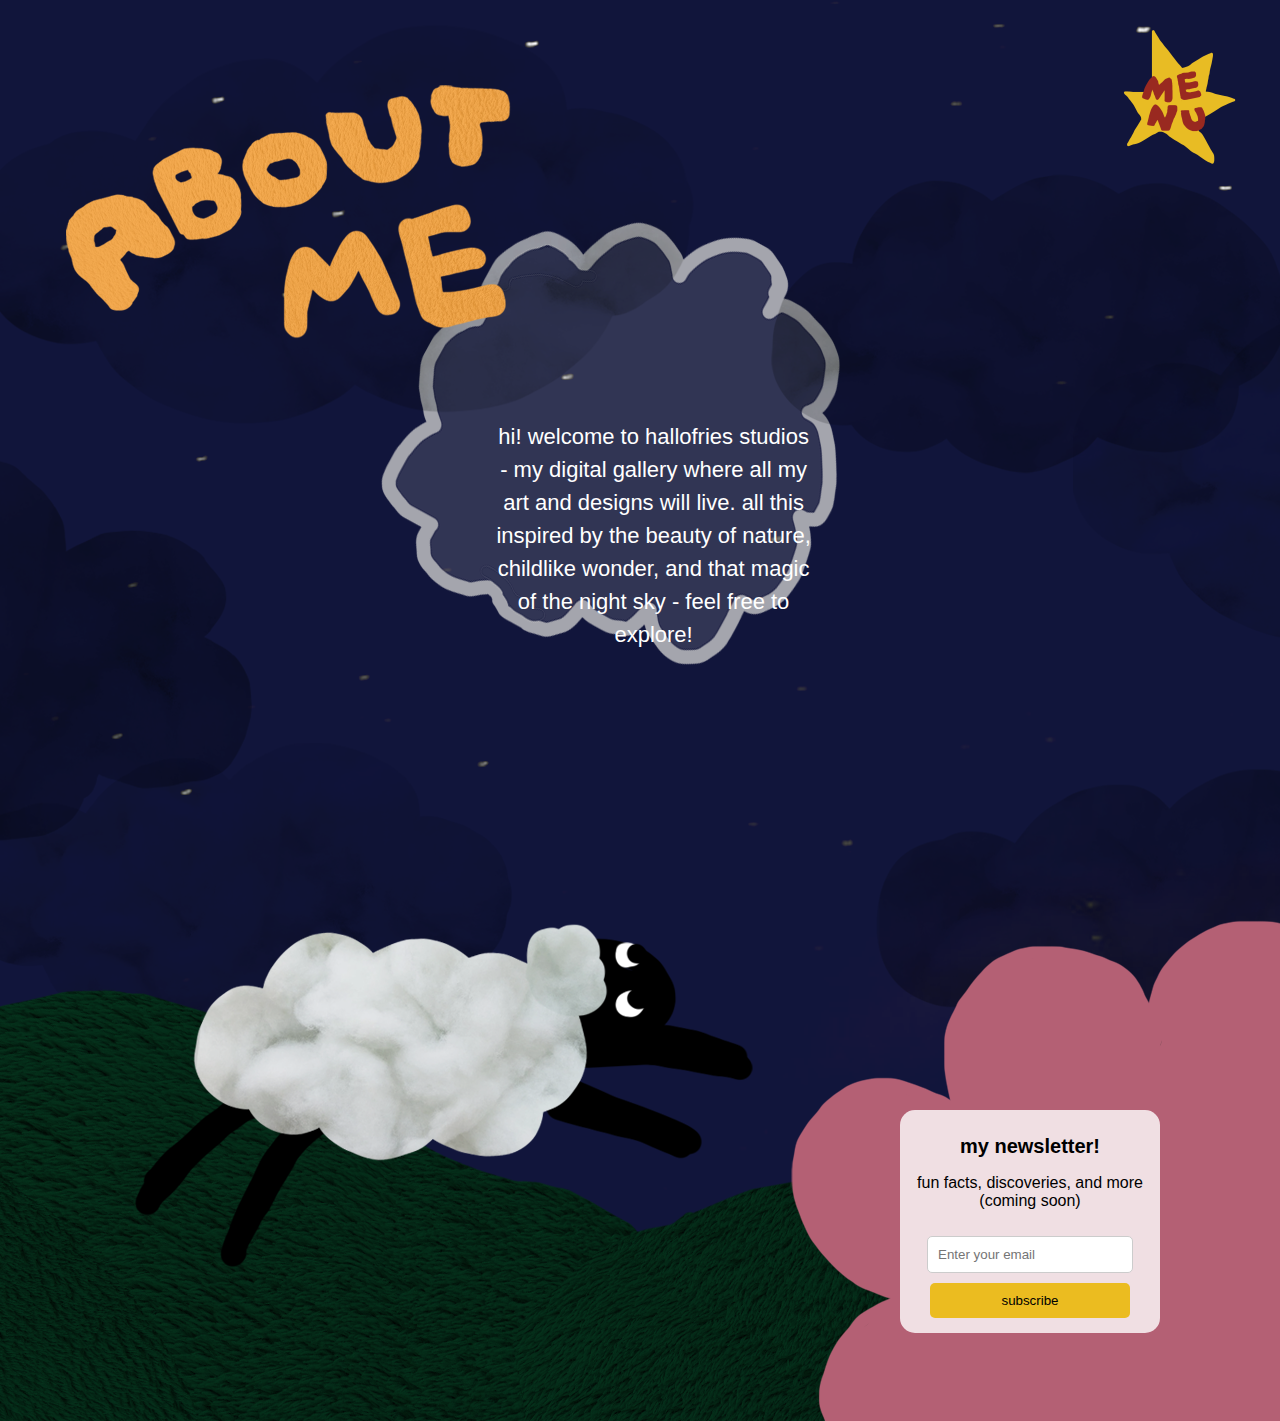
==== aboutme.html @ 8f07f59a "First upload" ====
<!DOCTYPE html>
<html lang="en">
<head>
    <meta charset="UTF-8">
    <meta name="viewport" content="width=device-width, initial-scale=1.0">
    <title>portfolio page</title>
    <link rel="stylesheet" href="aboutme.css">
    
</head>
<body>
    <div class="content">
        <p>hi! welcome to hallofries studios - my digital gallery where all my art and designs will live. all this inspired by the beauty of nature, childlike wonder, and that magic of the night sky - feel free to explore!</p>
    </div>

    <input type="checkbox" id="menu-toggle">
    <label class="toggle-button" for="menu-toggle">
        <img src="image/menu2.png" alt="Menu">
    </label>

    <div class="overlay-menu"></div>

    <div class="menu-item" id="home">
        <a href="index.html">
            <img src="image/home.png" alt="Home">
        </a>
    </div>

    <div class="menu-item" id="about">
        <a href="aboutme.html">
            <img src="image/about.png" alt="About">
        </a>
    </div>
    <div class="menu-item" id="portfolio">
        <a href="portf.html">
            <img src="image/portfolio.png" alt="Portfolio">
        </a>
    </div>
    <div class="menu-item" id="contact">
        <a href="contactme.html">
            <img src="image/contact.png" alt="Contact">
        </a>
    </div>


    <div class="sign-up-container">
        <h4>my newsletter!</h4>
        <p>fun facts, discoveries, and more (coming soon) </p>
        <form action="#">
            <input type="email" placeholder="Enter your email" required>
            <button type="submit">subscribe</button>
        </form>
    </div>

</body>
</html>
---- aboutme.css ----
body {
    font-family: Arial, sans-serif;
    background-color: #0f0f3d;
    background: url('image/bg2.png') no-repeat;
    background-size: cover;
    min-height: 1421px;
    overflow-y: scroll;
    background-repeat: no-repeat;
    width: 100%;
    height: 100%;
    background-position: center center;
    text-align: center;
    margin: auto;
    padding: 0;
}

.content {
    z-index: 2;
    width: 360px;
    height: 360px;
    padding: 20px;
    border-radius: 10px;
    position: absolute;
    top: 42%;
    left: 37%;
    box-sizing: border-box;
}

.content p {
    font-size: 22px;
    line-height: 1.5;
    color: white;
}

.menu-item {
    position: fixed;
    transform: scale(0);
    opacity: 0;
    transition: transform 0.5s ease, opacity 0.5s ease;
    z-index: 10;
}

.menu-item img {
    width: 380px;
    height: 380px;
    cursor: pointer;
    transition: transform 0.3s;
}

.menu-item img:hover {
    transform: rotate(10deg) scale(1.1);
}

#home {
    top: 50vh;
    left: 40vw;
}

#about {
    top: 30vh;
    left: 15vw;
}

#portfolio {
    top: 5vh;
    left: 35vw;
}

#contact {
    top: 20vh;
    left: 55vw;
}

#menu-toggle:checked ~ .menu-item {
    opacity: 1;
    transform: scale(1);
}

#menu-toggle {
    display: none;
}

.toggle-button {
    position: fixed;
    top: 20px;
    right: 2%;
    width: 150px;
    height: 150px;
    cursor: pointer;
    z-index: 11;
}

.toggle-button img {
    width: 100%;
    height: 100%;
    object-fit: contain;
    transition: transform 0.3s;
}

.toggle-button img:hover {
    transform: rotate(40deg) scale(1.2);
}

.overlay-menu {
    position: fixed;
    top: 0;
    left: 0;
    width: 100%;
    height: 100%;
    background-color: rgba(0, 0, 0, 0);
    z-index: 9;
    pointer-events: none;
    transition: background-color 0.5s ease;
}

#menu-toggle:checked ~ .overlay-menu {
    background-color: rgba(0, 0, 0, 0.5);
    pointer-events: all;
}

.sign-up-container {
    position: absolute;
    top: 1110px;
    right: 120px;
    background-color: rgba(255, 255, 255, 0.8);
    border-radius: 15px;
    padding: 15px;
    width: 230px;
    text-align: center;
    z-index: 5;
}

.sign-up-container h4 {
    margin: 10px 0;
    font-size: 20px;
}

.sign-up-container input {
    width: 80%;
    padding: 10px;
    margin: 10px 0;
    border-radius: 5px;
    border: 1px solid #ccc;
}

.sign-up-container button {
    width: 87%;
    padding: 10px;
    background-color: #ebbc20;
    color: rgb(0, 0, 0);
    border: none;
    border-radius: 5px;
    cursor: pointer;
}

.sign-up-container button:hover {
    background-color: #d15913;
}
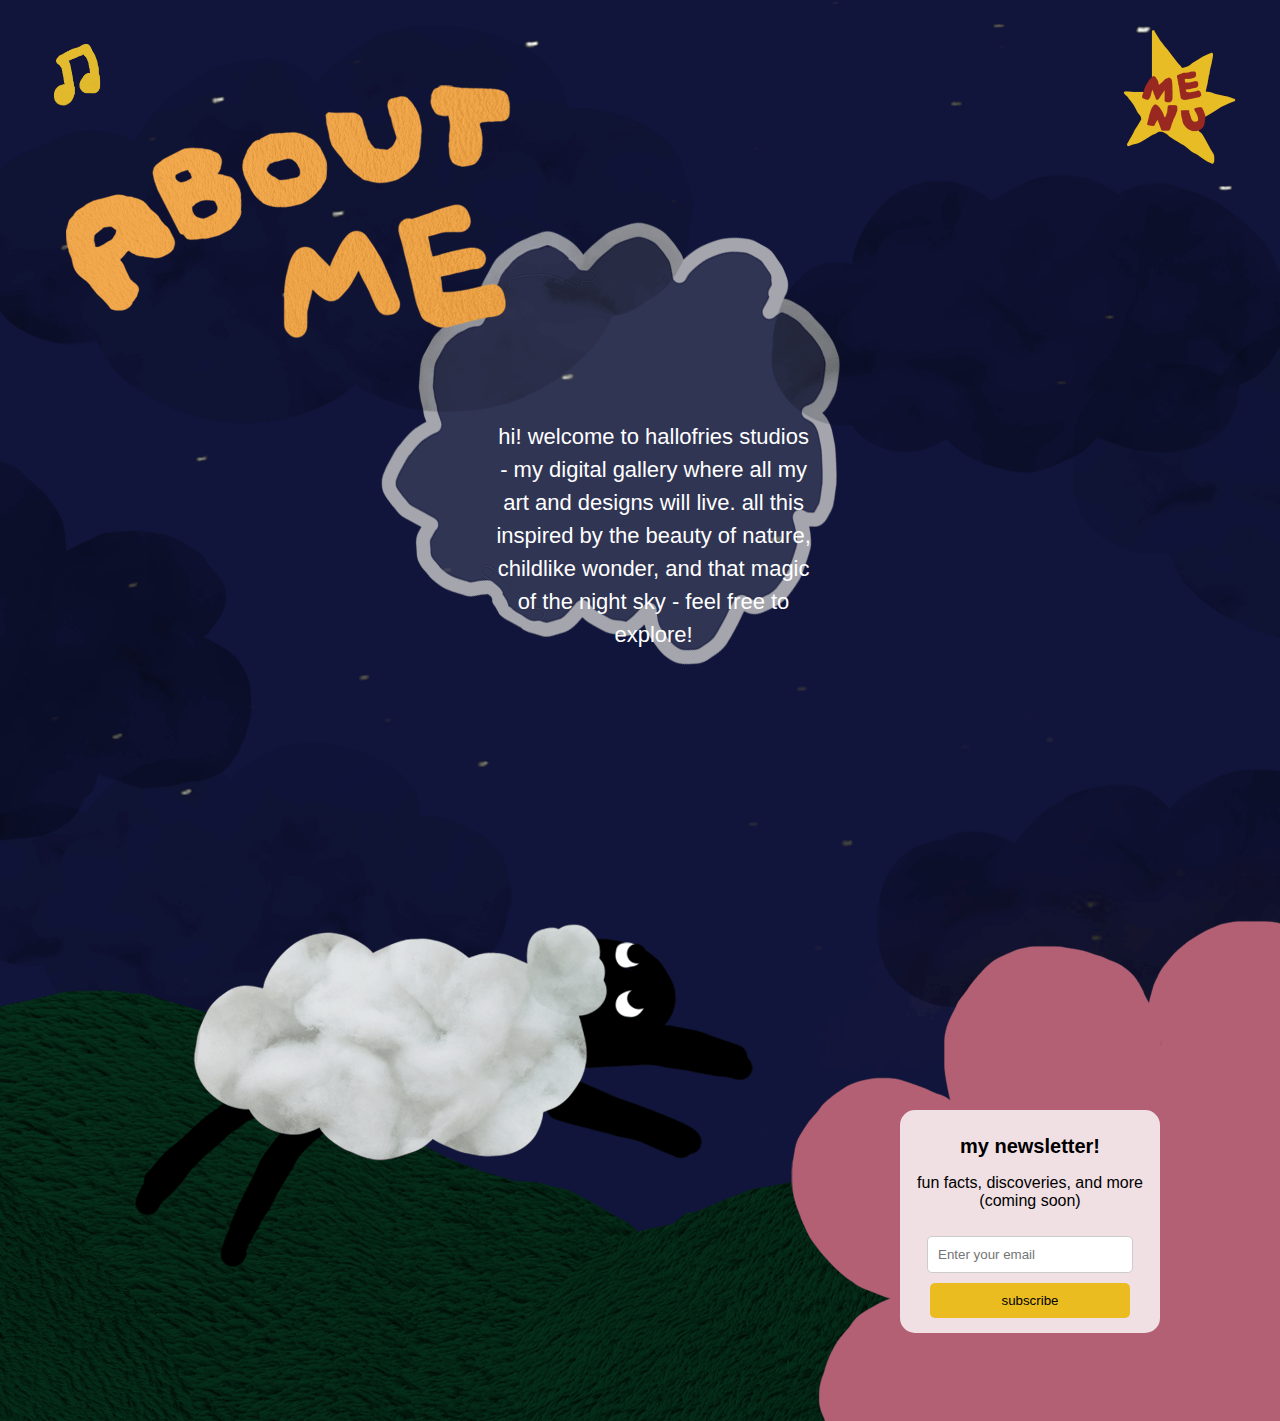
==== commit 4d2c0139: "Updated scroll sound fade-in effect and fixed background music autoplay" ====
--- a/aboutme.html
+++ b/aboutme.html
@@ -51,5 +51,56 @@
         </form>
     </div>
 
+    <audio id="backgroundMusic" loop>
+        <source src="image/night ambiance.mp3" type="audio/mpeg">
+    </audio>
+
+       <!-- Background music (planet.mp3) -->
+     <audio id="backgroundMusic" loop>
+        <source src="image/planet.mp3" type="audio/mpeg">
+    </audio>
+
+    <!-- Volume button with custom PNG -->
+    <img src="image/musicnote.png" alt="Volume Button" id="volumeButton" />
+
+    <script>
+        document.addEventListener("DOMContentLoaded", function () {
+            const backgroundMusic = document.getElementById("backgroundMusic");
+            const volumeButton = document.getElementById("volumeButton");
+            let isMuted = false;
+
+            // Function to start background music
+            function startMusic() {
+                backgroundMusic.volume = 0.4;  // Set the volume of background music
+                backgroundMusic.loop = true;   // Loop the background music
+                backgroundMusic.play().then(() => {
+                    console.log("Background music playing");
+                }).catch(err => {
+                    console.warn("Autoplay blocked or failed:", err);
+                    alert("Please click on the page to play the background music.");
+                });
+            }
+
+            // Play background music after the first user click
+            document.body.addEventListener("click", () => {
+                startMusic();
+            }, { once: true });
+
+            // Toggle volume (mute/unmute) when clicking the volume button
+            volumeButton.addEventListener("click", () => {
+                isMuted = !isMuted;
+                backgroundMusic.muted = isMuted;
+                
+                // Change the image based on the mute status
+                if (isMuted) {
+                    volumeButton.src = 'image/musicnote-muted.png'; // Muted image
+                } else {
+                    volumeButton.src = 'image/musicnote.png'; // Unmuted image
+                }
+            });
+        });
+    </script>
+       
+    
 </body>
 </html>
--- a/aboutme.css
+++ b/aboutme.css
@@ -155,4 +155,16 @@
 
 .sign-up-container button:hover {
     background-color: #d15913;
-}+}
+
+        /* Volume button styling */
+        #volumeButton {
+            position: fixed;
+            top: 30px; /* Adjust this for positioning */
+            left: 30px; /* Adjust this for positioning */
+            width: 100px; /* Size of the button */
+            height: auto; /* Size of the button */
+            cursor: pointer;
+            z-index: 100; /* Ensures it stays on top */
+        }
+        